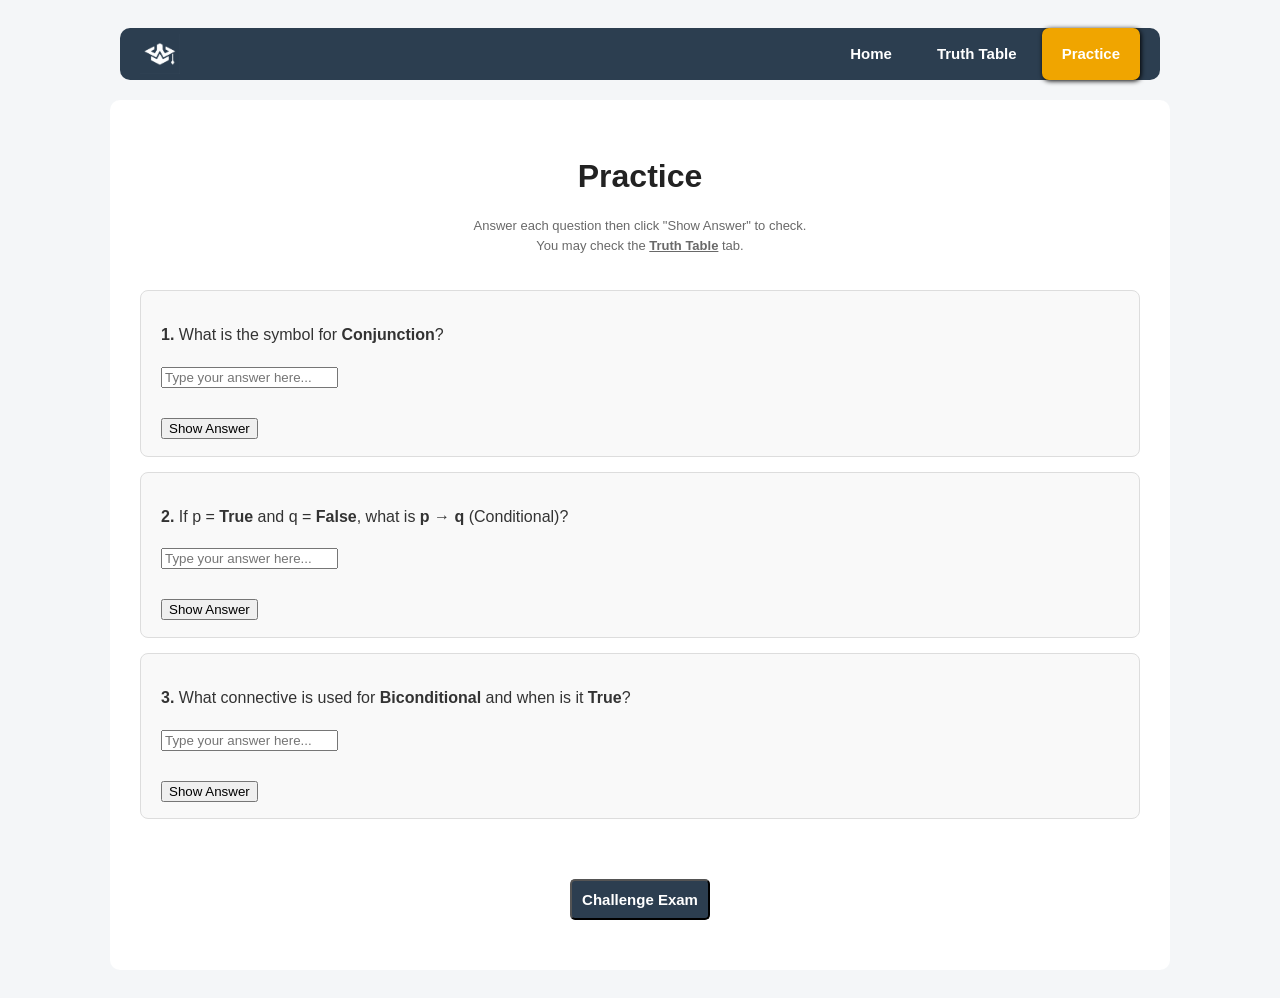
==== practice.html @ e94f53c7 "Add files via upload" ====
<!DOCTYPE html>
<html lang="en">
<head>
    <meta charset="UTF-8">
    <meta name="viewport" content="width=device-width, initial-scale=1.0">
    <title>Practice</title>
    <link rel="stylesheet" href="style.css">
</head>
<body>
    <nav>
        <img src="rosswaylogo1.png" alt="Logo">
        <div class="nav-links">
            <a href="index.html">Home</a>
            <a href="truthtable.html">Truth Table</a>
            <a href="practice.html" class="active">Practice</a>
        </div>
    </nav>

    <main class="rectangle">

        <header>
            <h1 style="text-align: center;">Practice</h1>
        </header>

        <section>
            <p style="text-align: center; color: dimgray; font-size: 13px; padding-bottom: 20px;">Answer each question then click "Show Answer" to check.<br> You may check the <b><a href="truthtable.html" target="_blank" style="color: dimgray;">Truth Table</a></b> tab.</p>

            <!-- Question 1 -->
            <div class="question-block">
                <p><strong>1.</strong> What is the symbol for <strong>Conjunction</strong>?</p>
                <input type="text" placeholder="Type your answer here...">
                <br><br>
                <button class="show-btn" onclick="this.nextElementSibling.style.display='block'">Show Answer</button>
                <p class="answer" style="display:none;">✅ The symbol for Conjunction is <strong>p ∧ q</strong> (and).</p>
            </div>

            <!-- Question 2 -->
            <div class="question-block">
                <p><strong>2.</strong> If p = <strong>True</strong> and q = <strong>False</strong>, what is <strong>p → q</strong> (Conditional)?</p>
                <input type="text" placeholder="Type your answer here...">
                <br><br>
                <button class="show-btn" onclick="this.nextElementSibling.style.display='block'">Show Answer</button>
                <p class="answer" style="display:none;">✅ The answer is <strong>False</strong>. A conditional is only false when p is True and q is False.</p>
            </div>

            <!-- Question 3 -->
            <div class="question-block">
                <p><strong>3.</strong> What connective is used for <strong>Biconditional</strong> and when is it <strong>True</strong>?</p>
                <input type="text" placeholder="Type your answer here...">
                <br><br>
                <button class="show-btn" onclick="this.nextElementSibling.style.display='block'">Show Answer</button>
                <p class="answer" style="display:none;">✅ The connective is <strong>"if and only if"</strong> (p ↔ q). It is True only when both p and q have the <strong>same value</strong> (both True or both False).</p>
            </div>

        </section>

        <div class="button-container" style="padding: 20px 0;">
            <a href="https://forms.gle/6iUV91Jfxw7E9Z6o8" target="_blank">
                <button class="leftsidebutton"><b>Challenge Exam</b></button>
            </a>
        </div>

    </main>
    
</body>
</html>
---- style.css ----
body {
    font-family: Arial, Helvetica, sans-serif;
    line-height: 1.6;
    background-color: #f4f6f8;
    color: #333;
    padding: 20px;
}

/* Buttons noong statements*/
details {
    border: 1px solid #ddd;
    border-radius: 8px;
    padding: 10px 15px;
    margin-bottom: 10px;
    background-color: #f9f9f9;
}

details[open] {
    background-color: #eef2f7;
}

/* Unordered List*/
ul, li{
    margin: 0%;
}

#GeorgeBoole {
    max-width: 250px;
    height: auto;
    position: relative;
    left: 50%;
    translate: -50%;
}

.boole{
    max-width: 1000px;
    margin: auto;
    padding: 10px;
    border-radius: 10px;
    border-style: solid;
    border-width: 1px;
}

/* Container */
.rectangle {
    max-width: 1000px;
    margin: auto;
    background: white;
    padding: 30px;
    border-radius: 10px;
}

/* Headings */
h1, h2, h3 {
    margin-bottom: 10px;
    color: #222;
}

section {
    margin-bottom: 40px;
}

/* Tables */
table {
    width: 100%;
    border-collapse: collapse;
    min-width: 100px;
}

th, td {
    padding: 10px;
    border: 1px solid #ddd;
    text-align: center;
}

th {
    background-color: #2c3e50;
    color: white;
}

/* Buttons */
.centerbutton{
    font-size: 20px;
    position: relative;
    top: 20px;
    left: 50%;
    translate: -50% -50%;
    background-color: #2c3e50;
    border-radius: 5px;
    color: #ffffff;
    padding: 10px;
}

.button-container {
    display: flex;
    justify-content: center;
    align-items: center;
    gap: 40px; /* flexible space between buttons */
    padding-top: 10px;
}

.leftsidebutton{
    font-size: 15px;
    background-color: #2c3e50;
    border-radius: 5px;
    color: #ffffff;
    padding: 10px;

}

.rightsidebutton{
    font-size: 15px;
    background-color: #2c3e50;
    border-radius: 5px;
    color: #ffffff;
    padding: 10px;
}

/* Navigation Bar */
nav {
    max-width: 1000px;
    margin: 0 auto 20px auto;
    background-color: #2c3e50;
    border-radius: 10px;
    padding: 0 20px;
    display: flex;
    justify-content: space-between;
    align-items: center;
}

.nav-links {
    display: flex;
    gap: 5px; /* sa space ng 3 tabs */
}

nav a {
    color: #ffffff;
    text-decoration: none;
    padding: 14px 20px;
    display: inline-block;
    font-family: Arial, Helvetica, sans-serif;
    font-size: 15px;
    font-weight: bold;
    border-radius: 7px;
    transition: background-color 0.2s;
}

nav a:hover {
    background-color: #3d5166;
}

nav a.active {
    background-color: #f0a500;
    box-shadow: 1px 1px 5px black;
}

nav img {
    height: 40px;
    width: auto;
    margin-right: 10px;
    align-self: center;
}

/* Practice Page */
.question-block {
    background-color: #f9f9f9;
    border: 1px solid #ddd;
    border-radius: 8px;
    padding: 15px 20px;
    margin-bottom: 15px;
}

.question-block label {
    display: inline-block;
    margin: 4px 10px;
    cursor: pointer;
}

.feedback {
    margin-top: 8px;
    font-size: 14px;
}
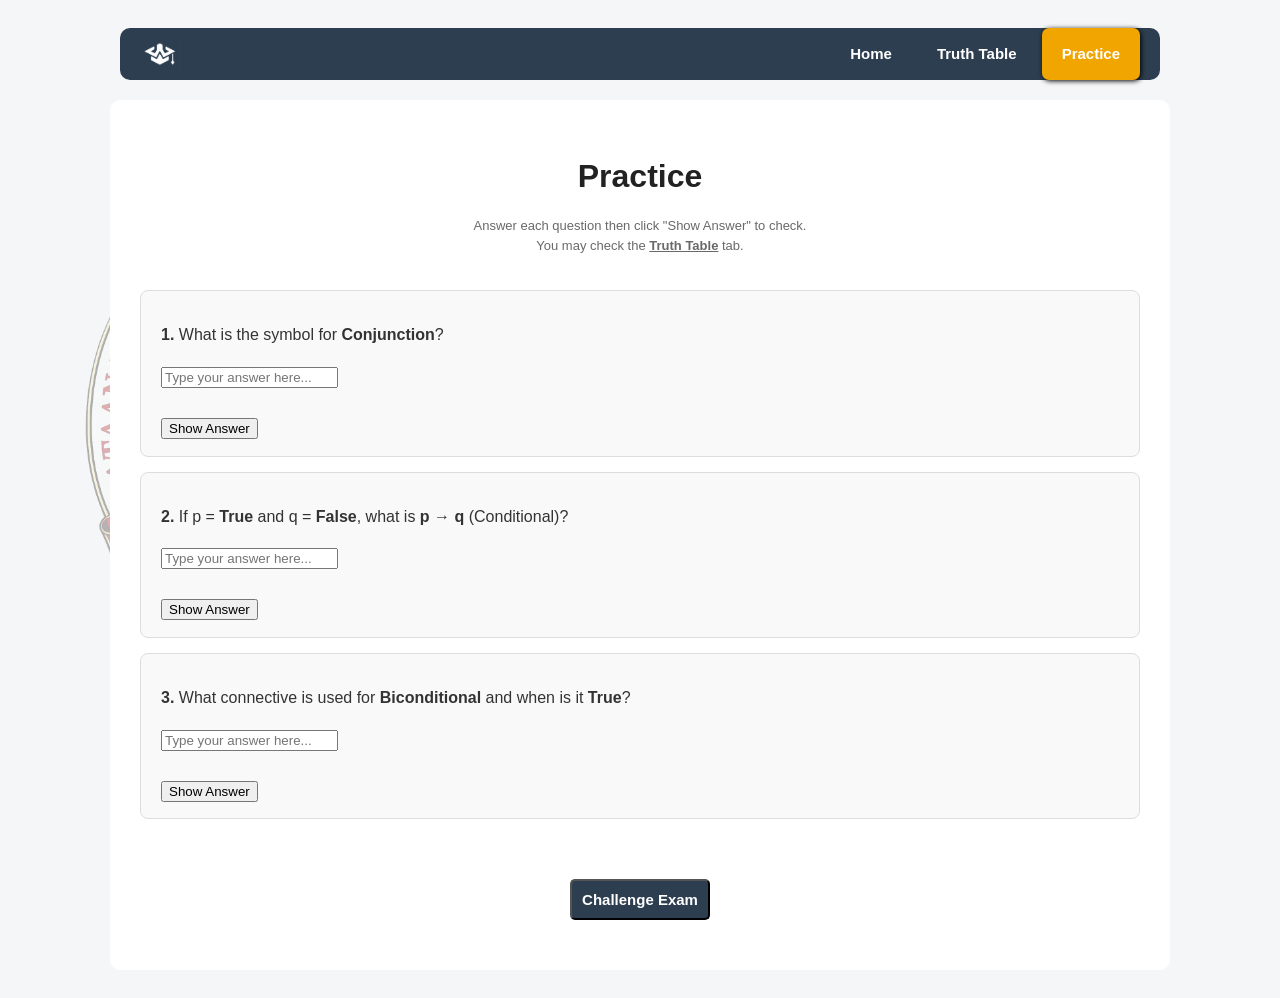
==== commit de97c1ac: "Update practice.html" ====
--- a/practice.html
+++ b/practice.html
@@ -15,6 +15,16 @@
             <a href="practice.html" class="active">Practice</a>
         </div>
     </nav>
+
+    <div id="watermark">
+        <div id="bpsulogo">
+            <img src="bpsu-logo.png" alt="BPSU Logo"/>
+        </div>
+        <div id="fullname">
+            Alexander Ross S. Vasquez
+            <div id="number">25-02996</div>
+        </div>
+    </div>
 
     <main class="rectangle">
 
@@ -63,4 +73,4 @@
     </main>
     
 </body>
-</html>+</html>
--- a/style.css
+++ b/style.css
@@ -48,6 +48,8 @@
     background: white;
     padding: 30px;
     border-radius: 10px;
+    position: relative;  /* 👈 add this */
+    z-index: 1;          /* 👈 add this */
 }
 
 /* Headings */
@@ -126,6 +128,8 @@
     display: flex;
     justify-content: space-between;
     align-items: center;
+    position: relative;  /* 👈 add this */
+    z-index: 10;         /* 👈 add this — keeps nav above watermark */
 }
 
 .nav-links {
@@ -179,4 +183,48 @@
 .feedback {
     margin-top: 8px;
     font-size: 14px;
-}+}
+
+/* BG ID */
+#watermark {
+    position: fixed;
+    top: 0;
+    left: 0;
+    width: 100vw;
+    height: 100vh;           
+    display: flex;
+    align-items: center;       
+    z-index: 0;
+    pointer-events: none;
+}
+
+#bpsulogo {
+    width: 33vw;
+    display: flex;
+    align-items: center;
+    justify-content: center;   
+    opacity: 0.3;
+}
+
+#bpsulogo img {
+    width: 80%;              
+    height: auto;
+    padding-left: 70px;
+}
+
+#fullname {
+    width: 67vw;
+    display: flex;
+    flex-direction: column;   
+    align-items: center;
+    justify-content: center;
+    text-align: center; 
+    font-family: 'Times New Roman', Times, serif;
+    font-size: 22px;
+    opacity: 0.4;
+}
+
+#number {
+    font-size: 30px;
+    margin-top: -8px;
+}
